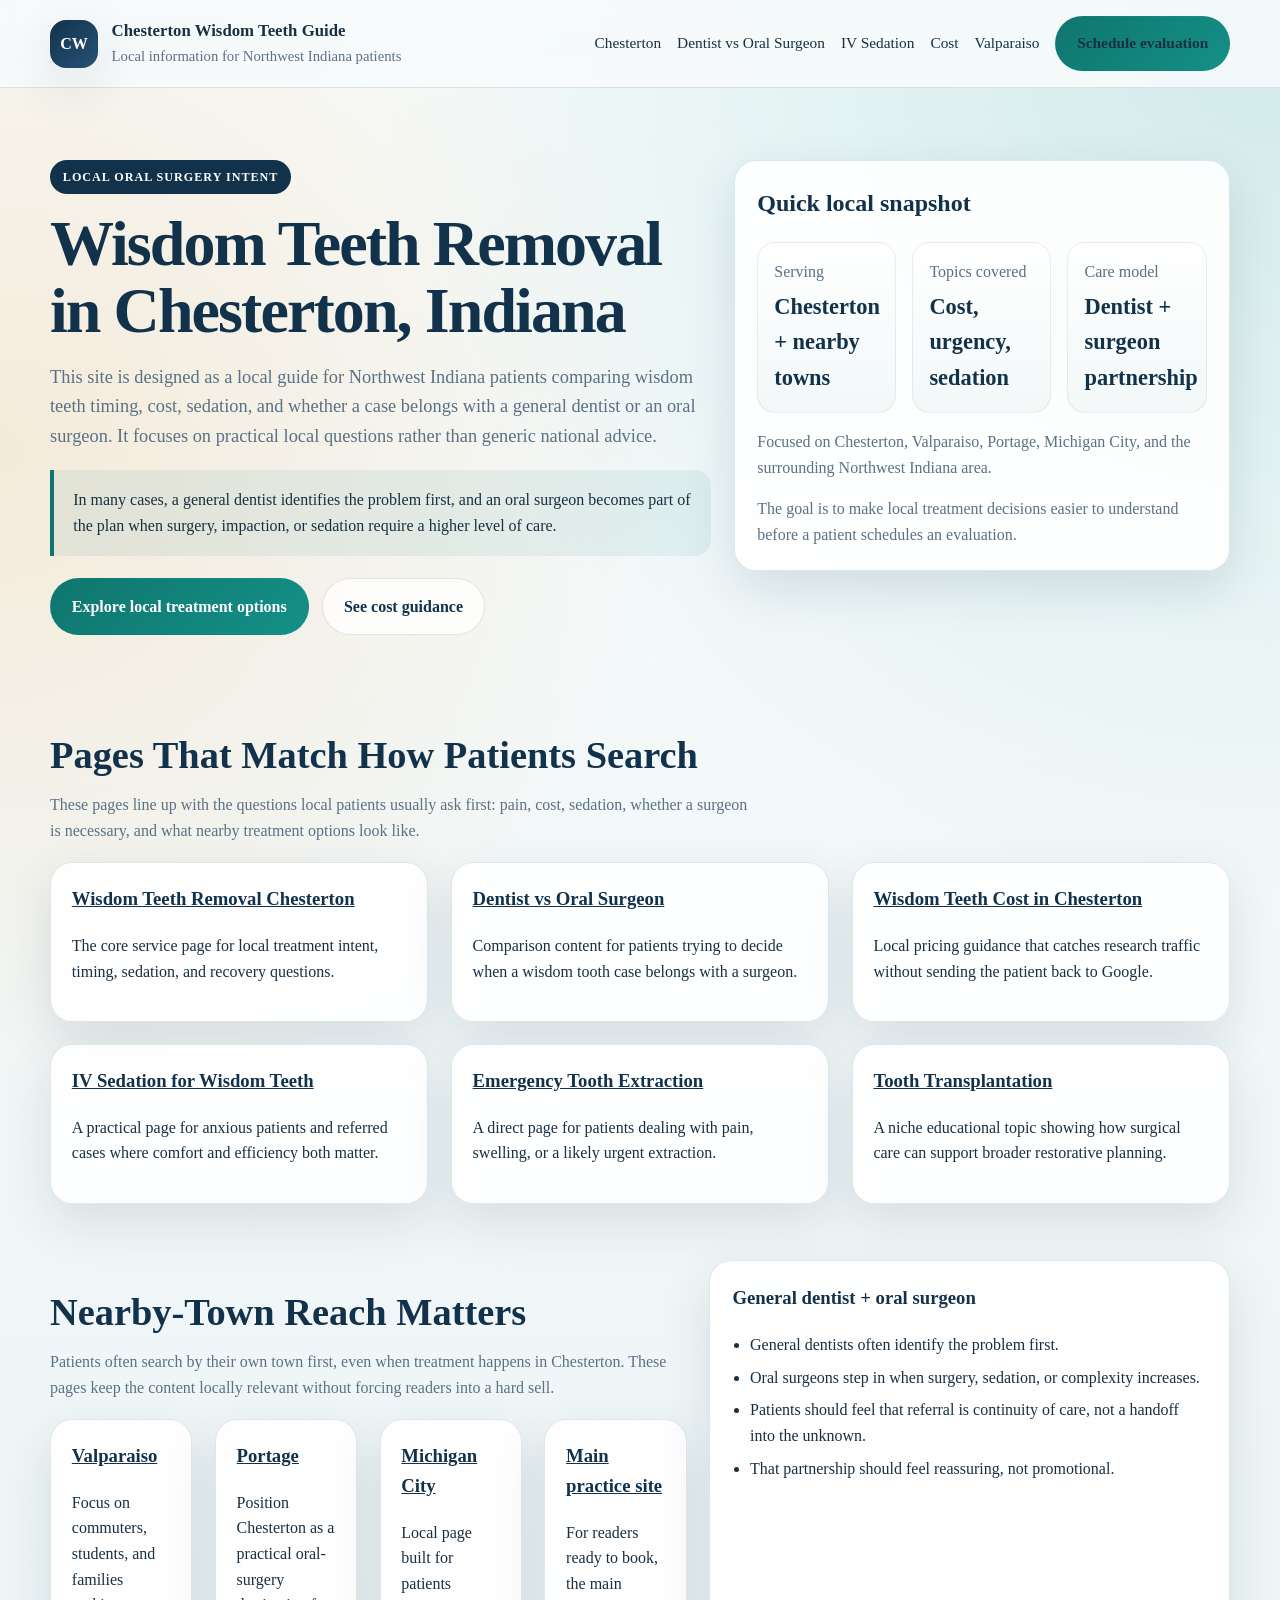
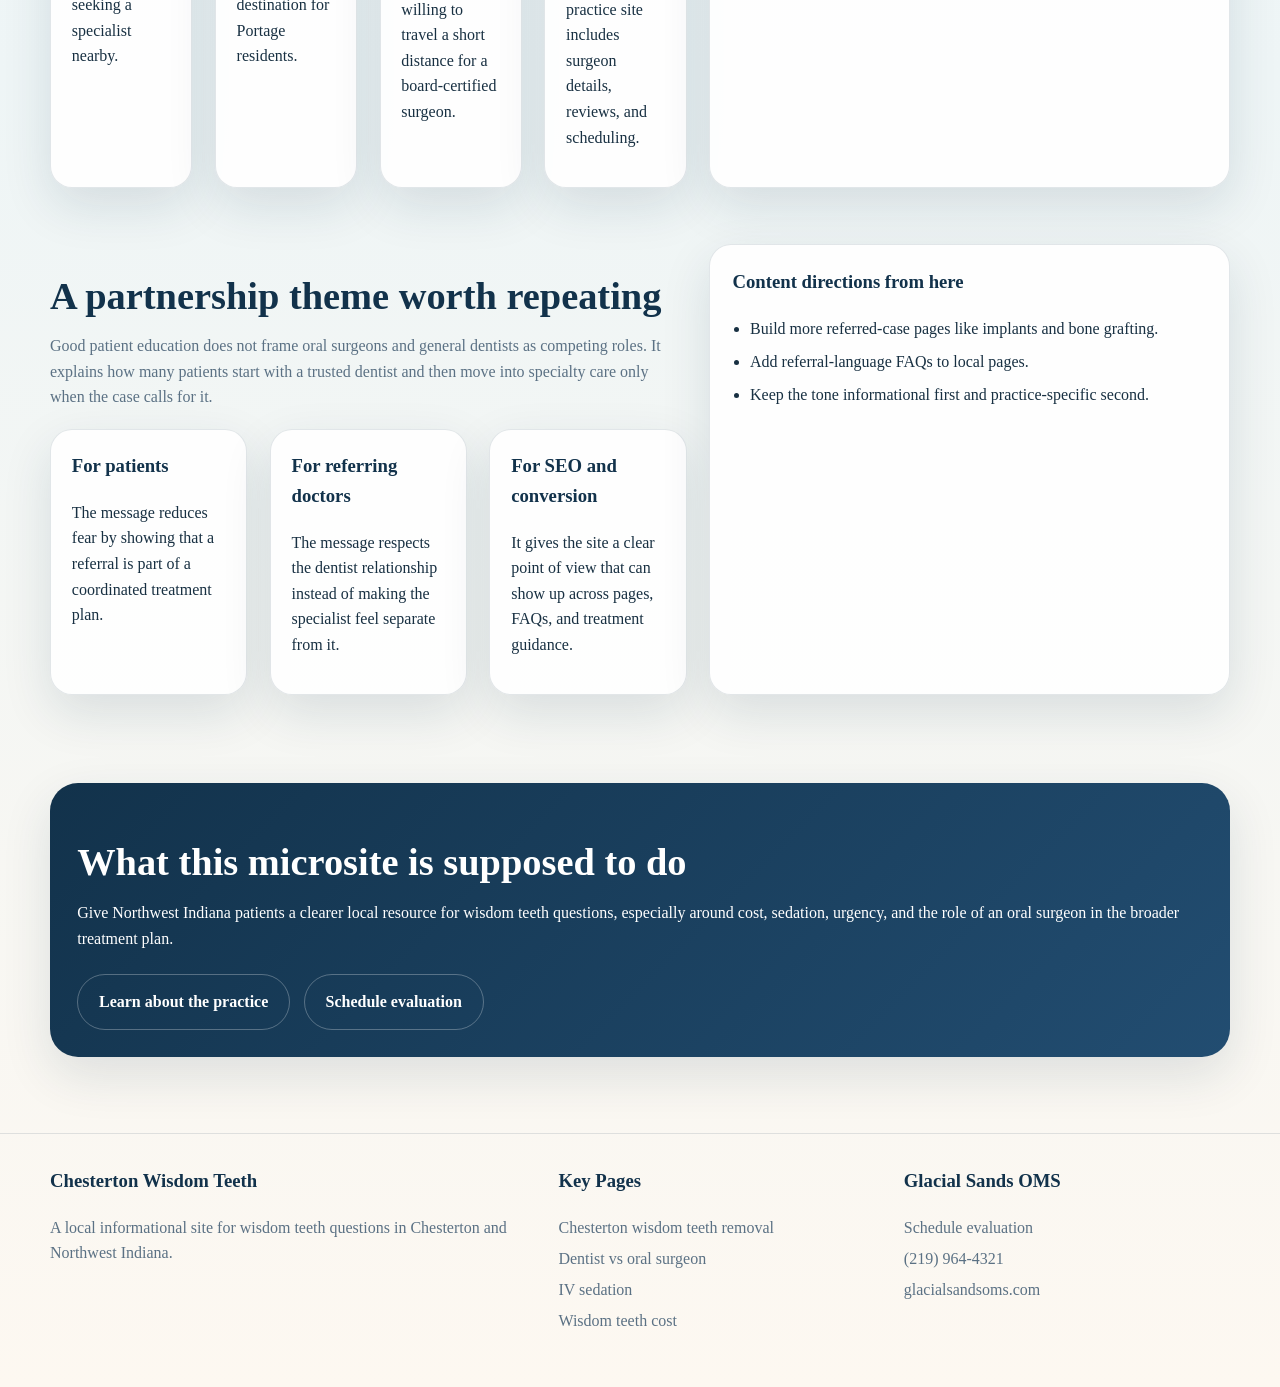
==== index.html @ 2c67a62a "Initial Chesterton wisdom teeth guide site" ====
<!DOCTYPE html>
<html lang="en">
<head>
  <meta charset="utf-8">
  <meta name="viewport" content="width=device-width, initial-scale=1">
  <title>Chesterton Wisdom Teeth Removal Guide | Cost, Sedation, and Local Options</title>
  <meta name="description" content="A local guide to wisdom teeth removal in Chesterton, Indiana with cost information, sedation guidance, surgeon comparisons, and nearby-town pages.">
  <link rel="canonical" href="https://chestertonwisdomteeth.com/">
  <link rel="stylesheet" href="styles.css">
  <script type="application/ld+json">
  {
    "@context": "https://schema.org",
    "@type": "MedicalClinic",
    "name": "Glacial Sands OMS",
    "url": "https://glacialsandsoms.com/",
    "telephone": "+1-219-964-4321",
    "address": {
      "@type": "PostalAddress",
      "streetAddress": "1008 Broadway",
      "addressLocality": "Chesterton",
      "addressRegion": "IN",
      "postalCode": "46304",
      "addressCountry": "US"
    },
    "areaServed": [
      "Chesterton, Indiana",
      "Valparaiso, Indiana",
      "Portage, Indiana",
      "Michigan City, Indiana"
    ],
    "medicalSpecialty": "Oral and Maxillofacial Surgery"
  }
  </script>
</head>
<body>
  <header class="site-header">
    <div class="shell header-bar">
      <a class="brand" href="index.html">
        <div class="brand-mark">CW</div>
        <div class="brand-copy">
          <strong>Chesterton Wisdom Teeth Guide</strong>
          <span>Local information for Northwest Indiana patients</span>
        </div>
      </a>
      <nav class="nav-links">
        <a href="wisdom-teeth-removal-chesterton-in.html">Chesterton</a>
        <a href="dentist-vs-oral-surgeon.html">Dentist vs Oral Surgeon</a>
        <a href="iv-sedation-wisdom-teeth-chesterton-in.html">IV Sedation</a>
        <a href="wisdom-teeth-removal-cost-chesterton-in.html">Cost</a>
        <a href="wisdom-teeth-removal-valparaiso-in.html">Valparaiso</a>
        <a class="btn btn-primary" href="https://glacialsandsoms.com/contact/">Schedule evaluation</a>
      </nav>
    </div>
  </header>

  <main>
    <section class="hero">
      <div class="shell hero-grid">
        <div>
          <span class="eyebrow">Local oral surgery intent</span>
          <h1>Wisdom Teeth Removal in Chesterton, Indiana</h1>
          <p class="lead">
            This site is designed as a local guide for Northwest Indiana patients comparing wisdom teeth timing,
            cost, sedation, and whether a case belongs with a general dentist or an oral surgeon. It focuses on
            practical local questions rather than generic national advice.
          </p>
          <div class="quote-box">
            In many cases, a general dentist identifies the problem first, and an oral surgeon becomes part of the plan
            when surgery, impaction, or sedation require a higher level of care.
          </div>
          <div class="cta-row">
            <a class="btn btn-primary" href="wisdom-teeth-removal-chesterton-in.html">Explore local treatment options</a>
            <a class="btn btn-secondary" href="wisdom-teeth-removal-cost-chesterton-in.html">See cost guidance</a>
          </div>
        </div>
        <aside class="card hero-card">
          <h2>Quick local snapshot</h2>
          <div class="metric-grid">
            <div class="metric">
              <span class="muted">Serving</span>
              <strong>Chesterton + nearby towns</strong>
            </div>
            <div class="metric">
              <span class="muted">Topics covered</span>
              <strong>Cost, urgency, sedation</strong>
            </div>
            <div class="metric">
              <span class="muted">Care model</span>
              <strong>Dentist + surgeon partnership</strong>
            </div>
          </div>
          <p class="muted">
            Focused on Chesterton, Valparaiso, Portage, Michigan City, and the surrounding Northwest Indiana area.
          </p>
          <p class="muted" style="margin-bottom:0;">
            The goal is to make local treatment decisions easier to understand before a patient schedules an evaluation.
          </p>
        </aside>
      </div>
    </section>

    <section class="section">
      <div class="shell">
        <h2>Pages That Match How Patients Search</h2>
        <p class="section-intro">
          These pages line up with the questions local patients usually ask first: pain, cost, sedation,
          whether a surgeon is necessary, and what nearby treatment options look like.
        </p>
        <div class="cards">
          <article class="card">
            <h3><a href="wisdom-teeth-removal-chesterton-in.html">Wisdom Teeth Removal Chesterton</a></h3>
            <p>The core service page for local treatment intent, timing, sedation, and recovery questions.</p>
          </article>
          <article class="card">
            <h3><a href="dentist-vs-oral-surgeon.html">Dentist vs Oral Surgeon</a></h3>
            <p>Comparison content for patients trying to decide when a wisdom tooth case belongs with a surgeon.</p>
          </article>
          <article class="card">
            <h3><a href="wisdom-teeth-removal-cost-chesterton-in.html">Wisdom Teeth Cost in Chesterton</a></h3>
            <p>Local pricing guidance that catches research traffic without sending the patient back to Google.</p>
          </article>
          <article class="card">
            <h3><a href="iv-sedation-wisdom-teeth-chesterton-in.html">IV Sedation for Wisdom Teeth</a></h3>
              <p>A practical page for anxious patients and referred cases where comfort and efficiency both matter.</p>
          </article>
          <article class="card">
            <h3><a href="emergency-tooth-extraction-chesterton-in.html">Emergency Tooth Extraction</a></h3>
              <p>A direct page for patients dealing with pain, swelling, or a likely urgent extraction.</p>
          </article>
          <article class="card">
            <h3><a href="tooth-transplantation-chesterton-in.html">Tooth Transplantation</a></h3>
              <p>A niche educational topic showing how surgical care can support broader restorative planning.</p>
          </article>
        </div>
      </div>
    </section>

    <section class="section">
      <div class="shell split-grid">
        <div>
          <h2>Nearby-Town Reach Matters</h2>
          <p class="section-intro">
            Patients often search by their own town first, even when treatment happens in Chesterton. These pages keep
            the content locally relevant without forcing readers into a hard sell.
          </p>
          <div class="town-grid">
            <article class="card">
              <h3><a href="wisdom-teeth-removal-valparaiso-in.html">Valparaiso</a></h3>
              <p>Focus on commuters, students, and families seeking a specialist nearby.</p>
            </article>
            <article class="card">
              <h3><a href="wisdom-teeth-removal-portage-in.html">Portage</a></h3>
              <p>Position Chesterton as a practical oral-surgery destination for Portage residents.</p>
            </article>
            <article class="card">
              <h3><a href="wisdom-teeth-removal-michigan-city-in.html">Michigan City</a></h3>
              <p>Local page built for patients willing to travel a short distance for a board-certified surgeon.</p>
            </article>
            <article class="card">
              <h3><a href="https://glacialsandsoms.com/">Main practice site</a></h3>
              <p>For readers ready to book, the main practice site includes surgeon details, reviews, and scheduling.</p>
            </article>
          </div>
        </div>
        <aside class="card sidebar-card">
          <h3>General dentist + oral surgeon</h3>
          <ul class="bullet-list">
            <li>General dentists often identify the problem first.</li>
            <li>Oral surgeons step in when surgery, sedation, or complexity increases.</li>
            <li>Patients should feel that referral is continuity of care, not a handoff into the unknown.</li>
            <li>That partnership should feel reassuring, not promotional.</li>
          </ul>
        </aside>
      </div>
    </section>

    <section class="section">
      <div class="shell split-grid">
        <div>
          <h2>A partnership theme worth repeating</h2>
          <p class="section-intro">
            Good patient education does not frame oral surgeons and general dentists as competing roles. It explains how
            many patients start with a trusted dentist and then move into specialty care only when the case calls for it.
          </p>
          <div class="cards">
            <article class="card">
              <h3>For patients</h3>
              <p>The message reduces fear by showing that a referral is part of a coordinated treatment plan.</p>
            </article>
            <article class="card">
              <h3>For referring doctors</h3>
              <p>The message respects the dentist relationship instead of making the specialist feel separate from it.</p>
            </article>
            <article class="card">
              <h3>For SEO and conversion</h3>
              <p>It gives the site a clear point of view that can show up across pages, FAQs, and treatment guidance.</p>
            </article>
          </div>
        </div>
        <aside class="card sidebar-card">
          <h3>Content directions from here</h3>
          <ul class="bullet-list">
            <li>Build more referred-case pages like implants and bone grafting.</li>
            <li>Add referral-language FAQs to local pages.</li>
            <li>Keep the tone informational first and practice-specific second.</li>
          </ul>
        </aside>
      </div>
    </section>

    <section class="section">
      <div class="shell">
        <div class="cta-band">
          <h2>What this microsite is supposed to do</h2>
          <p>
            Give Northwest Indiana patients a clearer local resource for wisdom teeth questions, especially around cost,
            sedation, urgency, and the role of an oral surgeon in the broader treatment plan.
          </p>
          <div class="cta-row">
            <a class="btn btn-ghost" href="https://glacialsandsoms.com/">Learn about the practice</a>
            <a class="btn btn-ghost" href="https://glacialsandsoms.com/contact/">Schedule evaluation</a>
          </div>
        </div>
      </div>
    </section>
  </main>

  <footer class="site-footer">
    <div class="shell footer-grid">
      <div>
        <h3>Chesterton Wisdom Teeth</h3>
        <p class="muted">
          A local informational site for wisdom teeth questions in Chesterton and Northwest Indiana.
        </p>
      </div>
      <div>
        <h3>Key Pages</h3>
        <a href="wisdom-teeth-removal-chesterton-in.html">Chesterton wisdom teeth removal</a>
        <a href="dentist-vs-oral-surgeon.html">Dentist vs oral surgeon</a>
        <a href="iv-sedation-wisdom-teeth-chesterton-in.html">IV sedation</a>
        <a href="wisdom-teeth-removal-cost-chesterton-in.html">Wisdom teeth cost</a>
      </div>
      <div>
        <h3>Glacial Sands OMS</h3>
        <a href="https://glacialsandsoms.com/contact/">Schedule evaluation</a>
        <a href="tel:+12199644321">(219) 964-4321</a>
        <a href="https://glacialsandsoms.com/">glacialsandsoms.com</a>
      </div>
    </div>
  </footer>
</body>
</html>
---- styles.css ----
:root {
  --navy: #12324b;
  --teal: #0f766e;
  --amber: #d97706;
  --mist: #edf6f7;
  --ink: #183042;
  --muted: #5b7184;
  --line: rgba(18, 50, 75, 0.12);
  --card: rgba(255, 255, 255, 0.9);
  --shadow: 0 18px 50px rgba(18, 50, 75, 0.12);
  --radius: 22px;
  --max: 1180px;
}

* {
  box-sizing: border-box;
}

html {
  scroll-behavior: smooth;
}

body {
  margin: 0;
  font-family: Georgia, "Times New Roman", serif;
  color: var(--ink);
  background:
    radial-gradient(circle at top right, rgba(152, 209, 207, 0.4), transparent 28%),
    radial-gradient(circle at left 15%, rgba(245, 190, 120, 0.25), transparent 24%),
    linear-gradient(180deg, #f7fbfc 0%, #eef5f6 56%, #fdf8f1 100%);
  line-height: 1.6;
}

a {
  color: inherit;
}

img {
  max-width: 100%;
}

.site-header {
  position: sticky;
  top: 0;
  z-index: 10;
  backdrop-filter: blur(12px);
  background: rgba(247, 251, 252, 0.88);
  border-bottom: 1px solid var(--line);
}

.shell {
  width: min(var(--max), calc(100% - 2rem));
  margin: 0 auto;
}

.header-bar {
  display: flex;
  align-items: center;
  justify-content: space-between;
  gap: 1rem;
  padding: 1rem 0;
}

.brand {
  display: flex;
  align-items: center;
  gap: 0.85rem;
  text-decoration: none;
}

.brand-mark {
  width: 48px;
  height: 48px;
  border-radius: 16px;
  display: grid;
  place-items: center;
  background: linear-gradient(135deg, var(--navy), #285277);
  color: #fff;
  font-weight: 700;
  box-shadow: var(--shadow);
}

.brand-copy strong {
  display: block;
  font-size: 1.05rem;
}

.brand-copy span {
  display: block;
  color: var(--muted);
  font-size: 0.92rem;
}

.nav-links {
  display: flex;
  align-items: center;
  flex-wrap: wrap;
  gap: 1rem;
}

.nav-links a {
  text-decoration: none;
  color: var(--ink);
  font-size: 0.96rem;
}

.btn {
  display: inline-flex;
  align-items: center;
  justify-content: center;
  gap: 0.4rem;
  text-decoration: none;
  border-radius: 999px;
  padding: 0.9rem 1.3rem;
  font-weight: 700;
  border: 1px solid transparent;
}

.btn-primary {
  background: linear-gradient(135deg, var(--teal), #149087);
  color: #fff;
}

.btn-secondary {
  border-color: var(--line);
  background: rgba(255, 255, 255, 0.78);
  color: var(--navy);
}

.btn-ghost {
  border-color: rgba(255, 255, 255, 0.28);
  color: #fff;
}

.hero {
  padding: 4.5rem 0 2.5rem;
}

.eyebrow {
  display: inline-block;
  padding: 0.45rem 0.8rem;
  border-radius: 999px;
  background: var(--navy);
  color: #fff;
  letter-spacing: 0.08em;
  text-transform: uppercase;
  font-size: 0.76rem;
  font-weight: 700;
}

.hero-grid,
.split-grid,
.cards,
.town-grid,
.faq-grid,
.content-grid {
  display: grid;
  gap: 1.4rem;
}

.hero-grid {
  grid-template-columns: 1.2fr 0.9fr;
  align-items: start;
}

.hero h1,
.page-hero h1 {
  margin: 1rem 0 0.8rem;
  font-size: clamp(2.5rem, 5vw, 4.4rem);
  line-height: 1.05;
  letter-spacing: -0.03em;
  color: var(--navy);
}

.hero p.lead,
.page-hero p.lead {
  font-size: 1.15rem;
  color: var(--muted);
  max-width: 52rem;
}

.card {
  background: var(--card);
  border: 1px solid var(--line);
  border-radius: var(--radius);
  box-shadow: var(--shadow);
}

.hero-card,
.section-card,
.sidebar-card {
  padding: 1.4rem;
}

.hero-card h2,
.section-card h2,
.sidebar-card h3 {
  margin-top: 0;
  color: var(--navy);
}

.stat-grid,
.metric-grid {
  display: grid;
  gap: 1rem;
}

.stat-grid {
  grid-template-columns: repeat(2, minmax(0, 1fr));
}

.metric-grid {
  grid-template-columns: repeat(3, minmax(0, 1fr));
}

.stat,
.metric,
.mini-card {
  padding: 1rem;
  border-radius: 18px;
  background: linear-gradient(180deg, #fff, #f2f8f8);
  border: 1px solid rgba(18, 50, 75, 0.08);
}

.stat strong,
.metric strong {
  display: block;
  font-size: 1.4rem;
  color: var(--navy);
  margin-top: 0.25rem;
}

.muted {
  color: var(--muted);
}

.cta-row {
  display: flex;
  flex-wrap: wrap;
  gap: 0.85rem;
  margin-top: 1.4rem;
}

.section {
  padding: 1.75rem 0;
}

.section h2 {
  font-size: clamp(1.8rem, 3vw, 2.7rem);
  line-height: 1.08;
  margin-bottom: 0.6rem;
  color: var(--navy);
}

.section-intro {
  max-width: 44rem;
  color: var(--muted);
  margin-bottom: 1.2rem;
}

.cards {
  grid-template-columns: repeat(3, minmax(0, 1fr));
}

.cards .card,
.town-grid .card,
.faq-grid .card {
  padding: 1.3rem;
}

.cards h3,
.town-grid h3,
.faq-grid h3 {
  margin-top: 0;
  color: var(--navy);
}

.town-grid {
  grid-template-columns: repeat(4, minmax(0, 1fr));
}

.split-grid {
  grid-template-columns: 1.1fr 0.9fr;
}

.content-grid {
  grid-template-columns: minmax(0, 1.45fr) minmax(280px, 0.75fr);
  align-items: start;
}

.bullet-list {
  padding-left: 1.1rem;
}

.bullet-list li {
  margin: 0.45rem 0;
}

.quote-box {
  padding: 1.1rem 1.2rem;
  background: rgba(15, 118, 110, 0.08);
  border-left: 4px solid var(--teal);
  border-radius: 0 16px 16px 0;
}

.faq-grid {
  grid-template-columns: repeat(2, minmax(0, 1fr));
}

.cta-band {
  margin: 2rem 0 0;
  padding: 1.7rem;
  border-radius: 28px;
  background: linear-gradient(135deg, var(--navy), #224d71);
  color: #fff;
  box-shadow: var(--shadow);
}

.cta-band h2,
.cta-band p {
  color: #fff;
}

.page-hero {
  padding: 3.6rem 0 2rem;
}

.breadcrumbs {
  color: var(--muted);
  font-size: 0.94rem;
}

.breadcrumbs a {
  text-decoration: none;
  color: var(--muted);
}

.table {
  width: 100%;
  border-collapse: collapse;
}

.table th,
.table td {
  text-align: left;
  padding: 0.95rem 0.9rem;
  border-bottom: 1px solid var(--line);
}

.table th {
  color: var(--navy);
}

.site-footer {
  margin-top: 3rem;
  padding: 2rem 0 3rem;
  border-top: 1px solid var(--line);
}

.footer-grid {
  display: grid;
  grid-template-columns: 1.2fr 0.8fr 0.8fr;
  gap: 1.2rem;
}

.footer-grid h3 {
  margin-top: 0;
  color: var(--navy);
}

.footer-grid a {
  display: block;
  margin: 0.35rem 0;
  text-decoration: none;
  color: var(--muted);
}

@media (max-width: 980px) {
  .hero-grid,
  .split-grid,
  .content-grid,
  .footer-grid {
    grid-template-columns: 1fr;
  }

  .cards,
  .town-grid,
  .faq-grid,
  .metric-grid,
  .stat-grid {
    grid-template-columns: 1fr;
  }

  .header-bar {
    align-items: flex-start;
    flex-direction: column;
  }
}
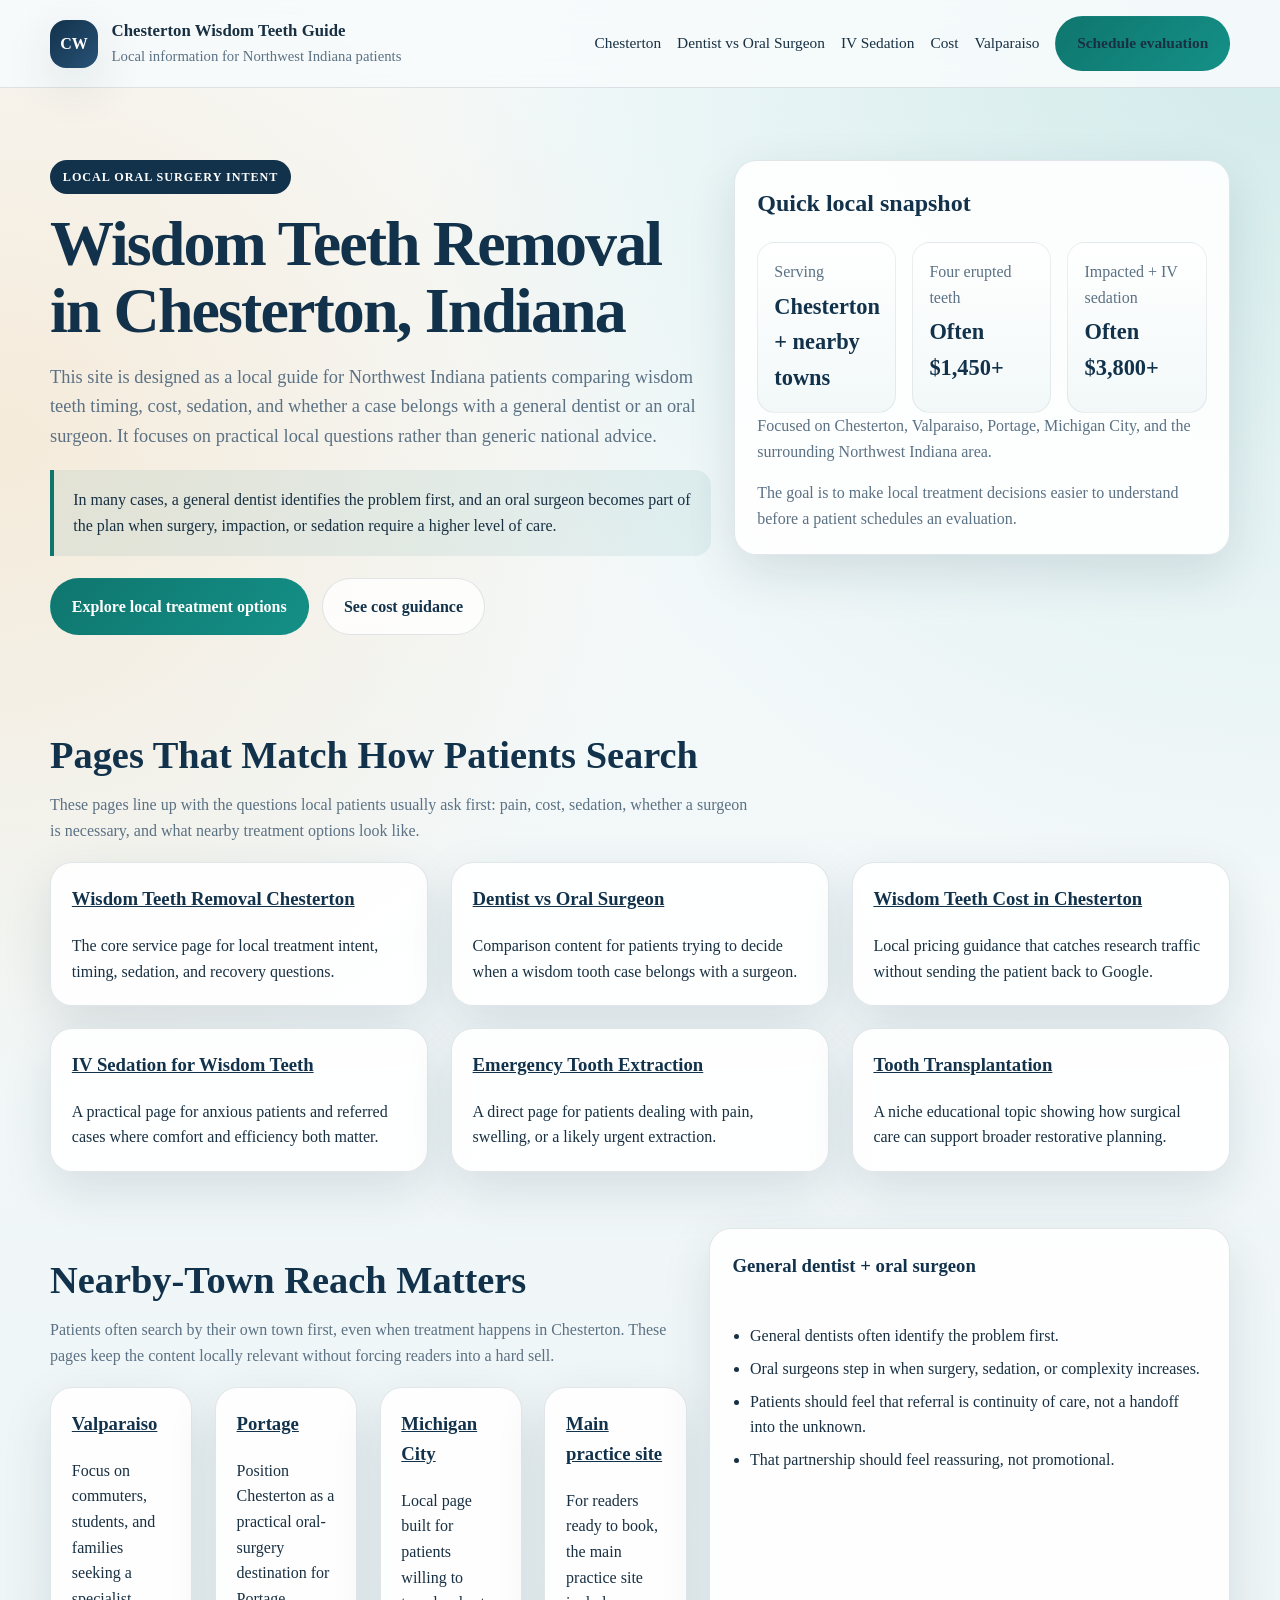
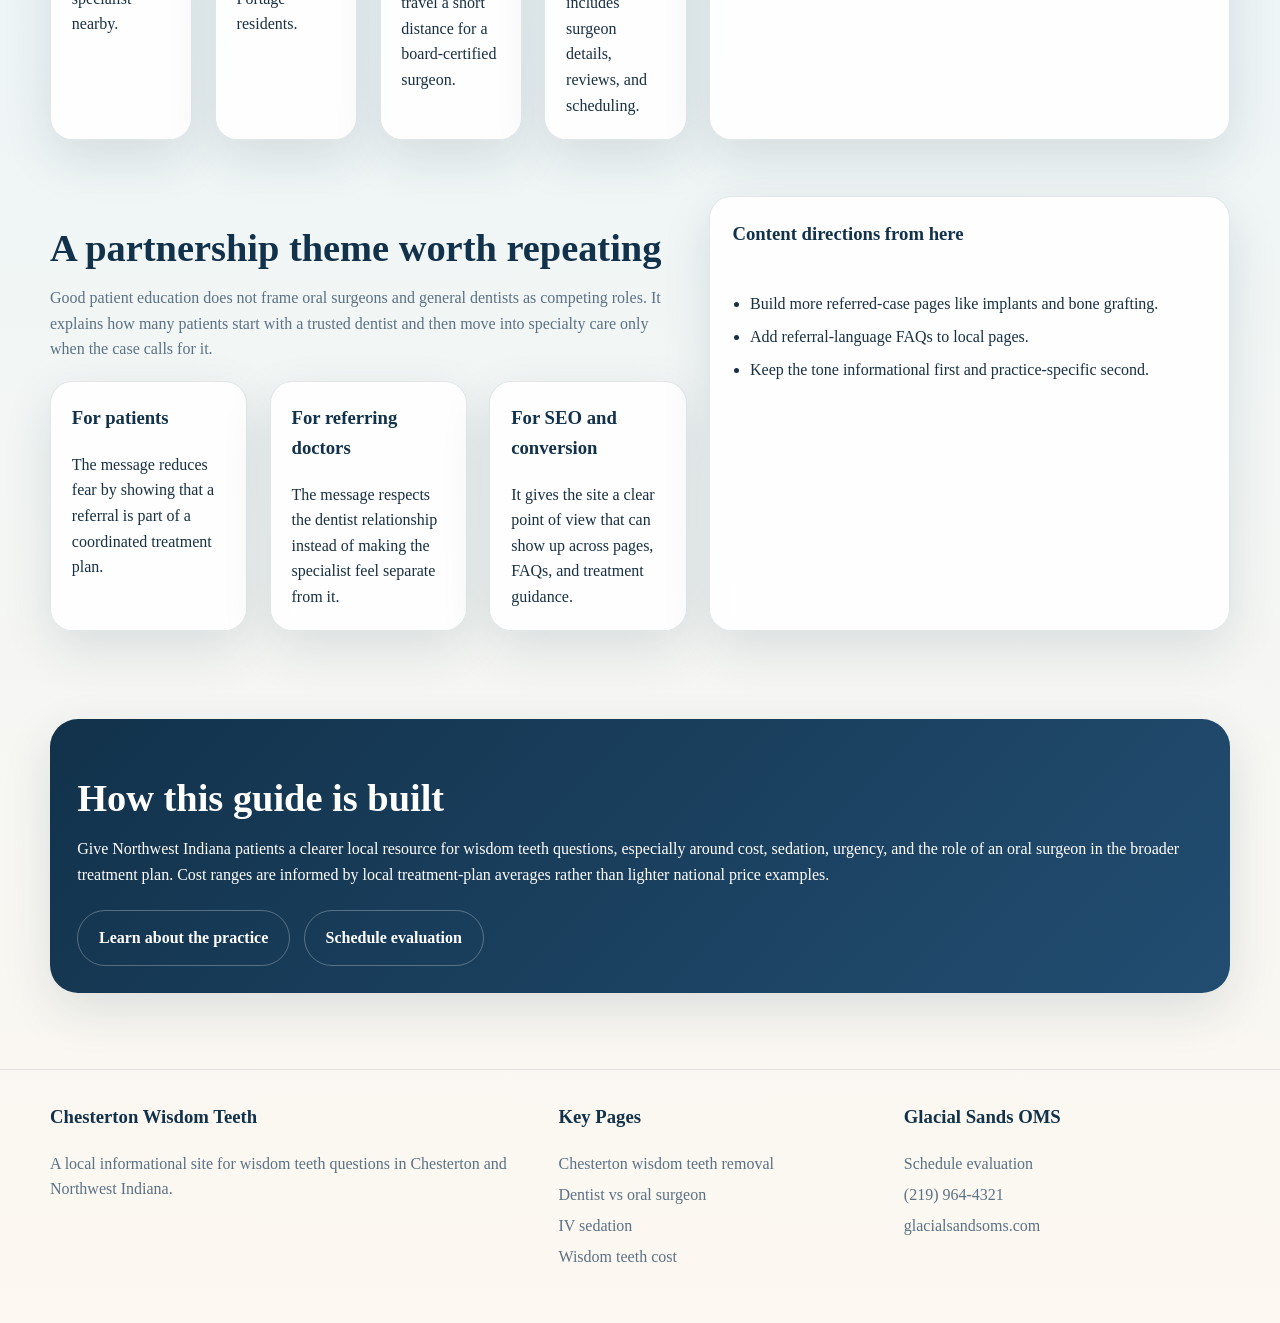
==== commit 405acb21: "Raise wisdom teeth cost estimates and improve card alignment" ====
--- a/index.html
+++ b/index.html
@@ -81,12 +81,12 @@
               <strong>Chesterton + nearby towns</strong>
             </div>
             <div class="metric">
-              <span class="muted">Topics covered</span>
-              <strong>Cost, urgency, sedation</strong>
+              <span class="muted">Four erupted teeth</span>
+              <strong>Often $1,450+</strong>
             </div>
             <div class="metric">
-              <span class="muted">Care model</span>
-              <strong>Dentist + surgeon partnership</strong>
+              <span class="muted">Impacted + IV sedation</span>
+              <strong>Often $3,800+</strong>
             </div>
           </div>
           <p class="muted">
@@ -211,10 +211,11 @@
     <section class="section">
       <div class="shell">
         <div class="cta-band">
-          <h2>What this microsite is supposed to do</h2>
+          <h2>How this guide is built</h2>
           <p>
             Give Northwest Indiana patients a clearer local resource for wisdom teeth questions, especially around cost,
-            sedation, urgency, and the role of an oral surgeon in the broader treatment plan.
+            sedation, urgency, and the role of an oral surgeon in the broader treatment plan. Cost ranges are informed
+            by local treatment-plan averages rather than lighter national price examples.
           </p>
           <div class="cta-row">
             <a class="btn btn-ghost" href="https://glacialsandsoms.com/">Learn about the practice</a>
--- a/styles.css
+++ b/styles.css
@@ -260,6 +260,7 @@
 
 .cards {
   grid-template-columns: repeat(3, minmax(0, 1fr));
+  align-items: stretch;
 }
 
 .cards .card,
@@ -268,11 +269,39 @@
   padding: 1.3rem;
 }
 
+.cards .card,
+.town-grid .card,
+.faq-grid .card,
+.section-card,
+.sidebar-card,
+.hero-card {
+  display: flex;
+  flex-direction: column;
+}
+
 .cards h3,
 .town-grid h3,
 .faq-grid h3 {
   margin-top: 0;
   color: var(--navy);
+}
+
+.cards p,
+.town-grid p,
+.faq-grid p,
+.section-card p,
+.sidebar-card p,
+.hero-card p {
+  margin-top: 0;
+}
+
+.cards .card p:last-child,
+.town-grid .card p:last-child,
+.faq-grid .card p:last-child,
+.section-card p:last-child,
+.sidebar-card p:last-child,
+.hero-card p:last-child {
+  margin-bottom: 0;
 }
 
 .town-grid {
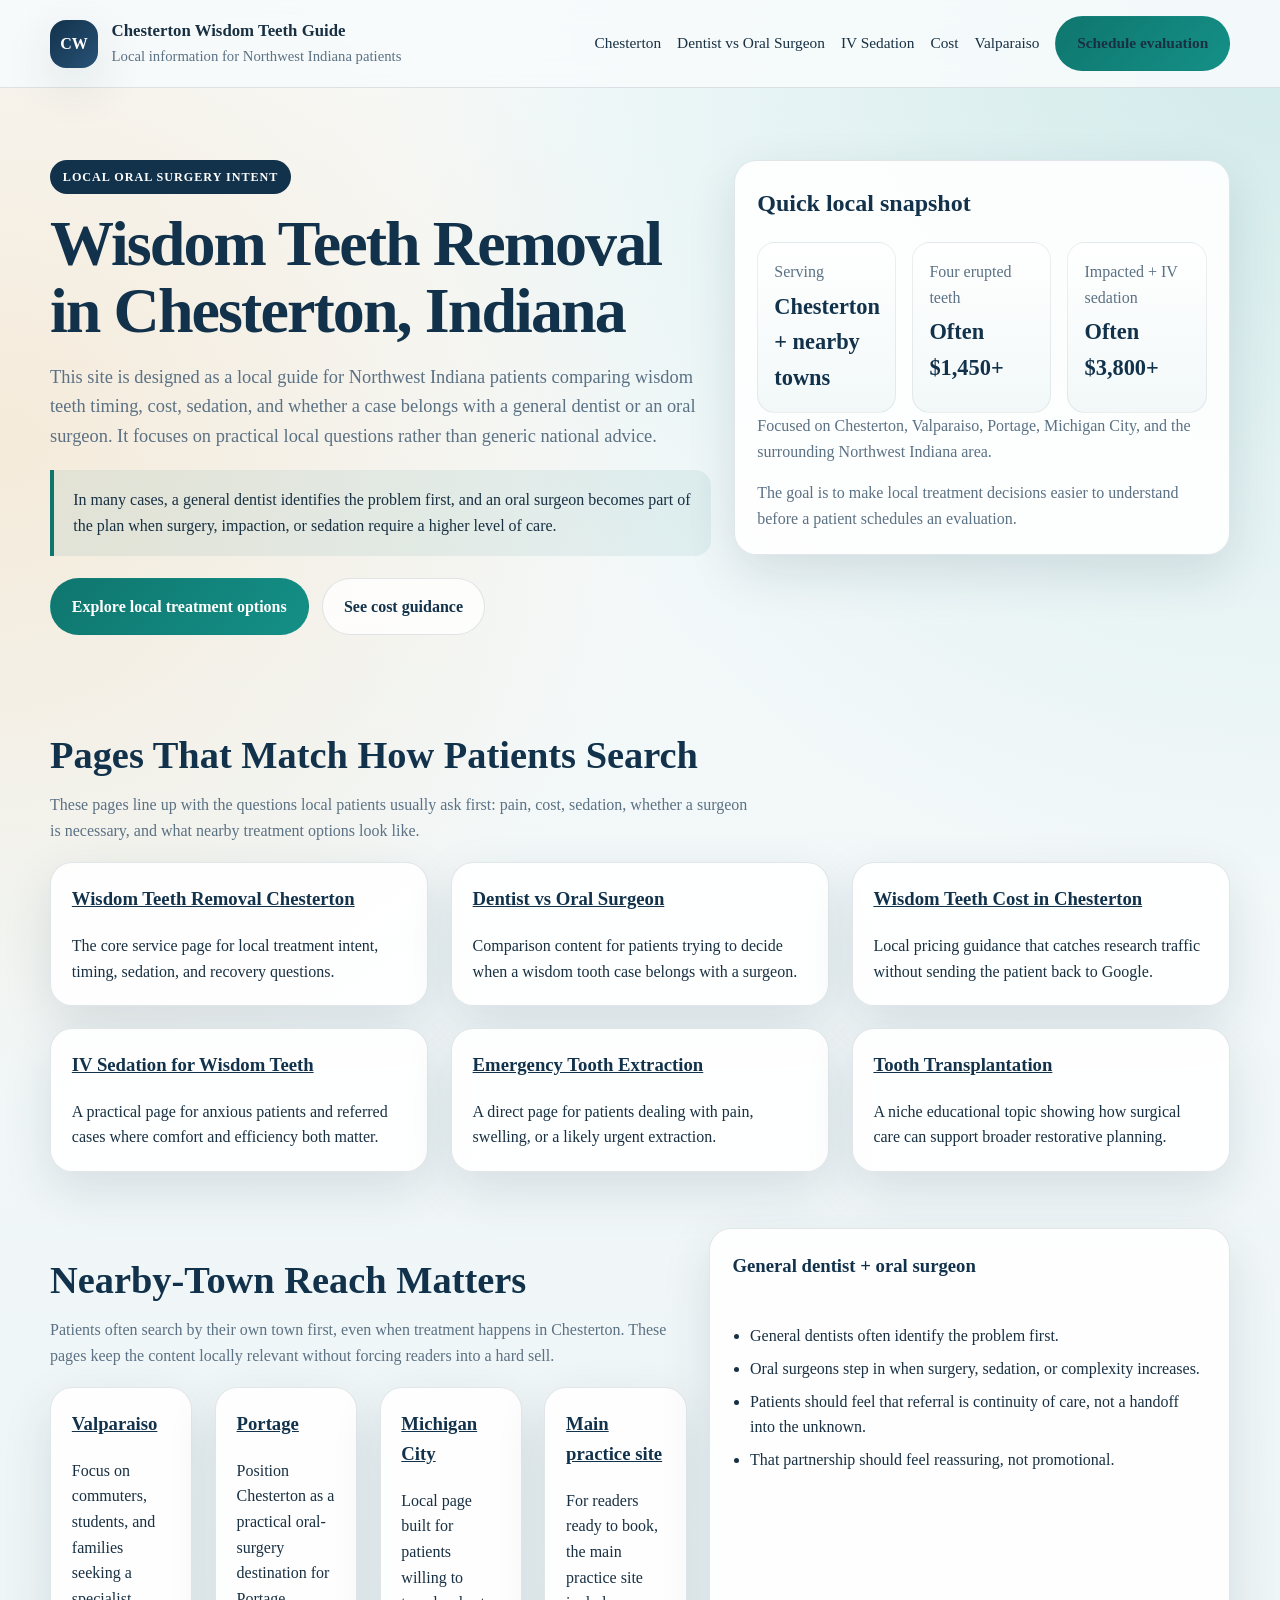
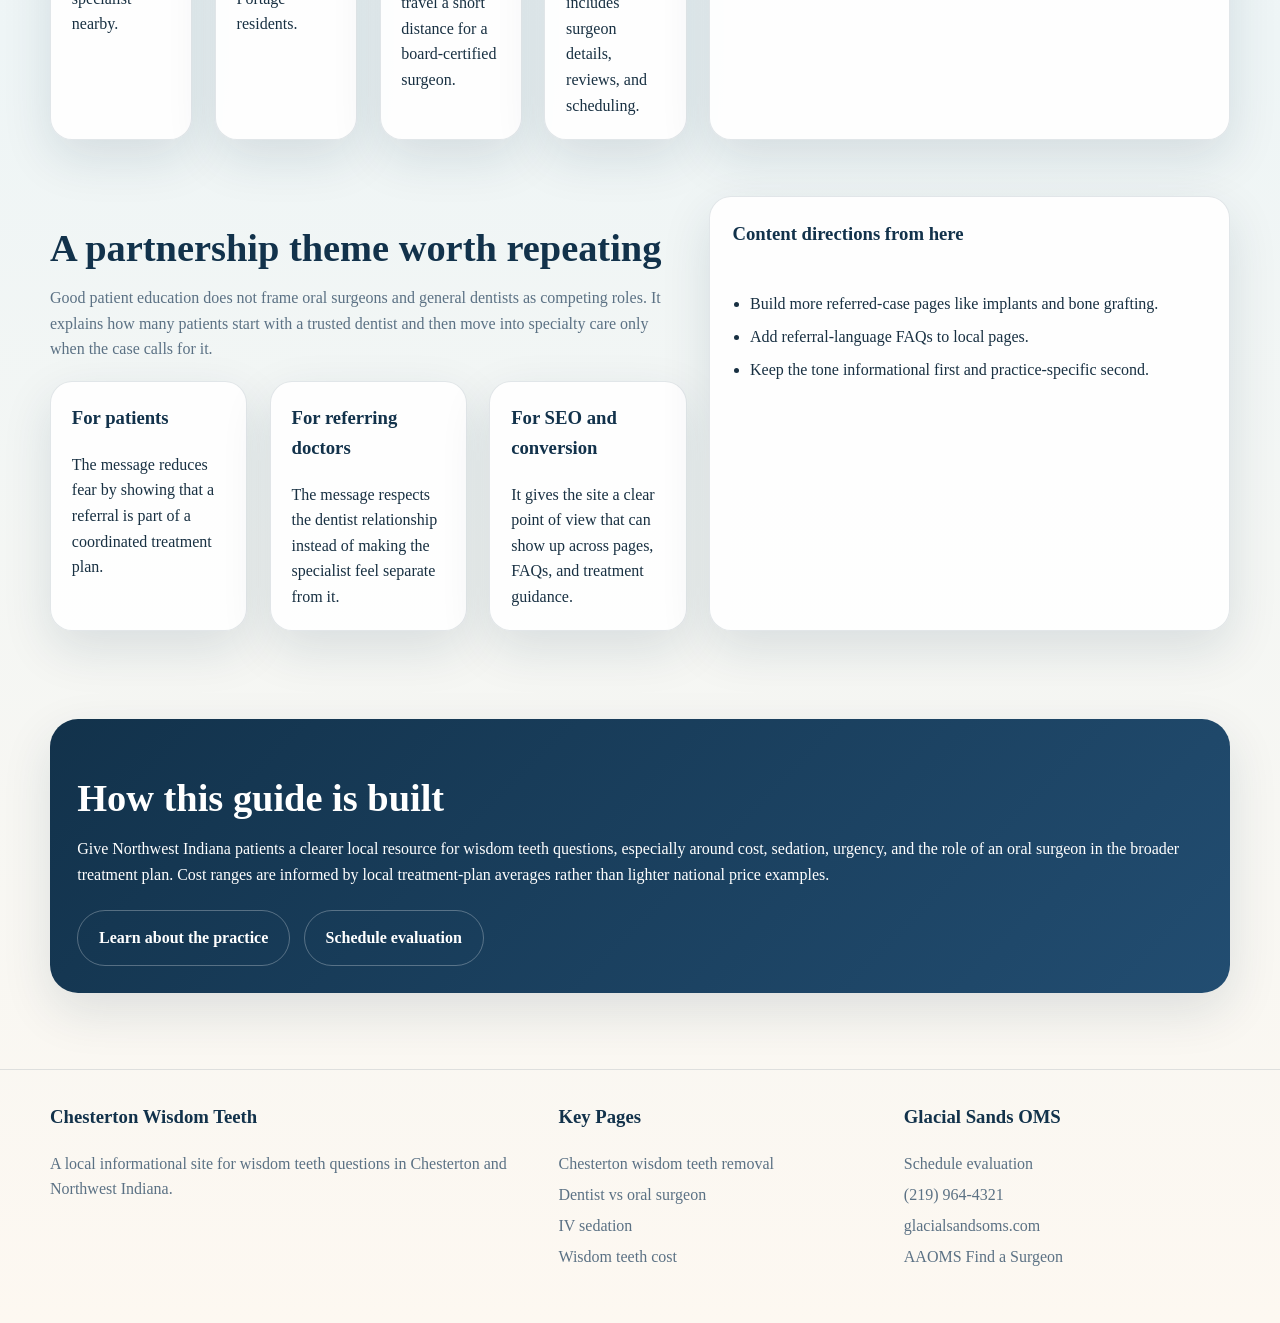
==== commit de177f77: "Add AAOMS find-a-surgeon links" ====
--- a/index.html
+++ b/index.html
@@ -246,6 +246,7 @@
         <a href="https://glacialsandsoms.com/contact/">Schedule evaluation</a>
         <a href="tel:+12199644321">(219) 964-4321</a>
         <a href="https://glacialsandsoms.com/">glacialsandsoms.com</a>
+        <a href="https://myoms.org/find-a-surgeon/" target="_blank" rel="noopener noreferrer">AAOMS Find a Surgeon</a>
       </div>
     </div>
   </footer>
